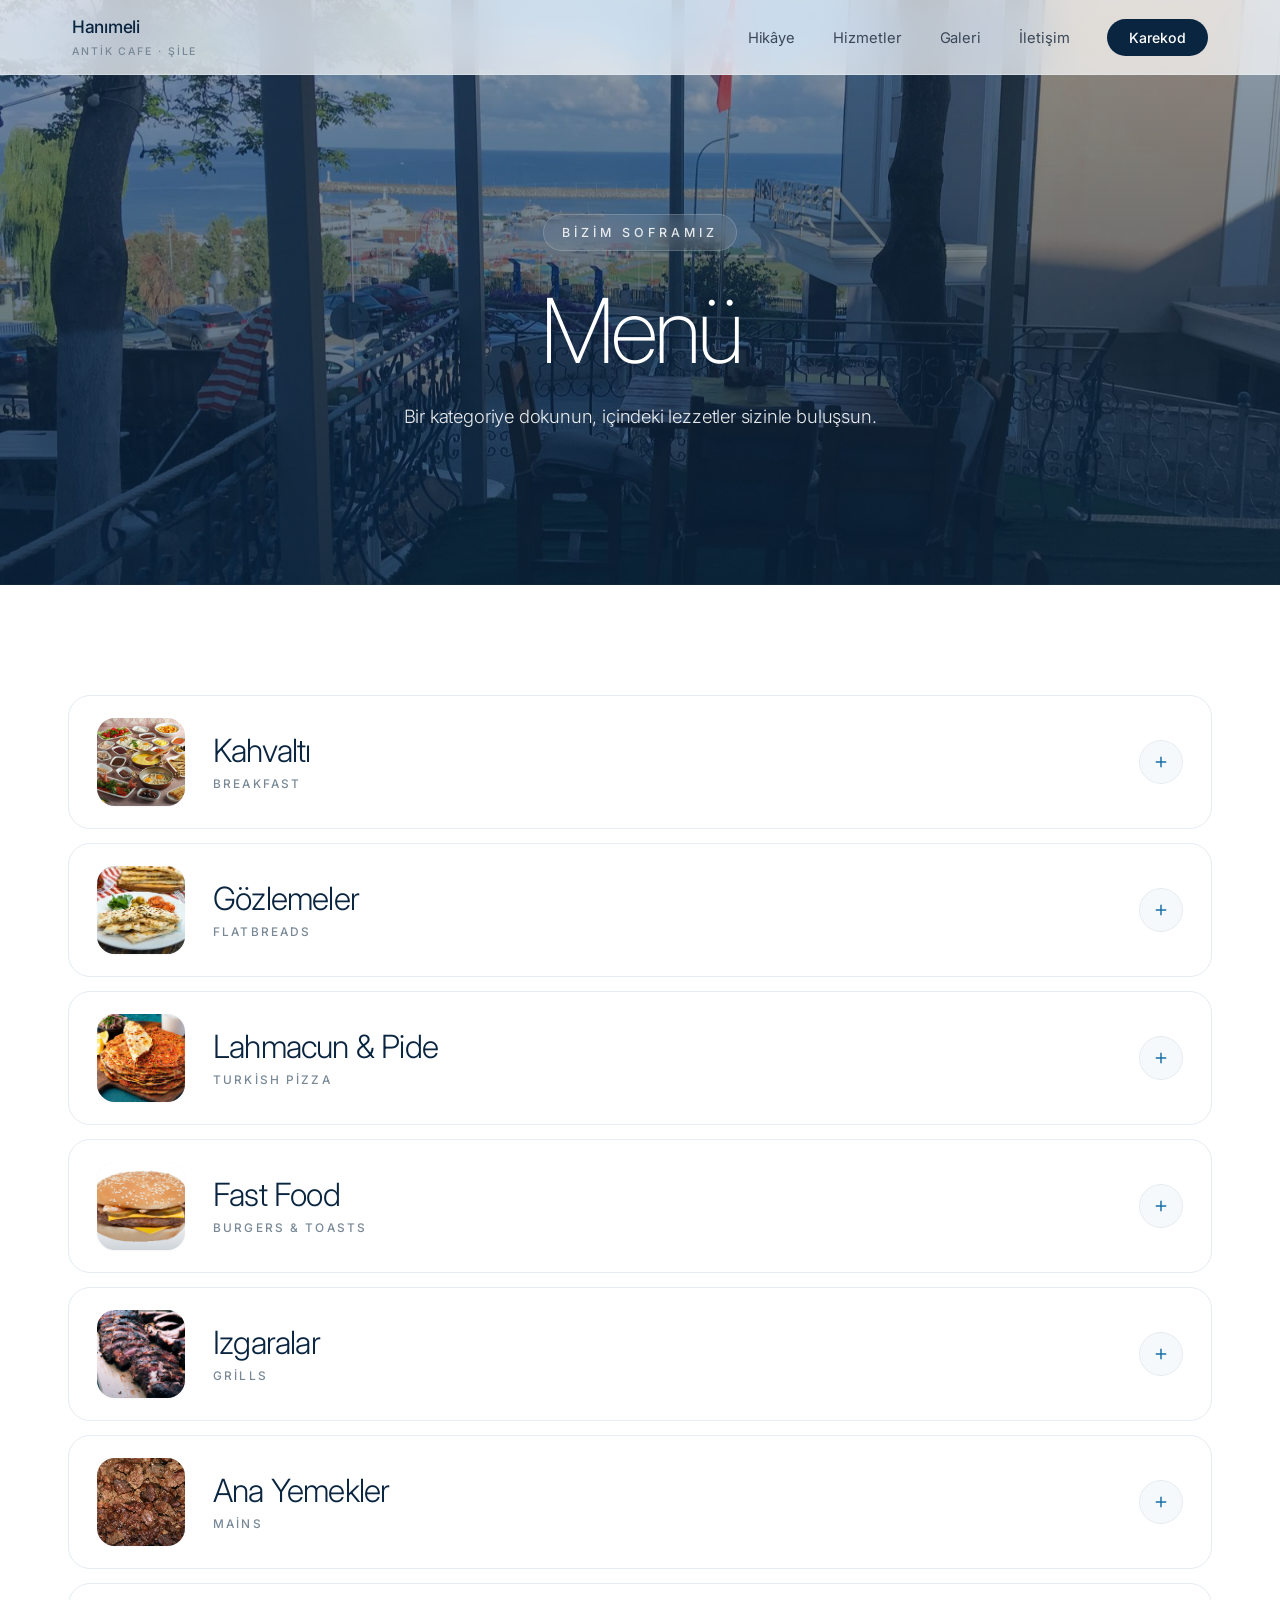
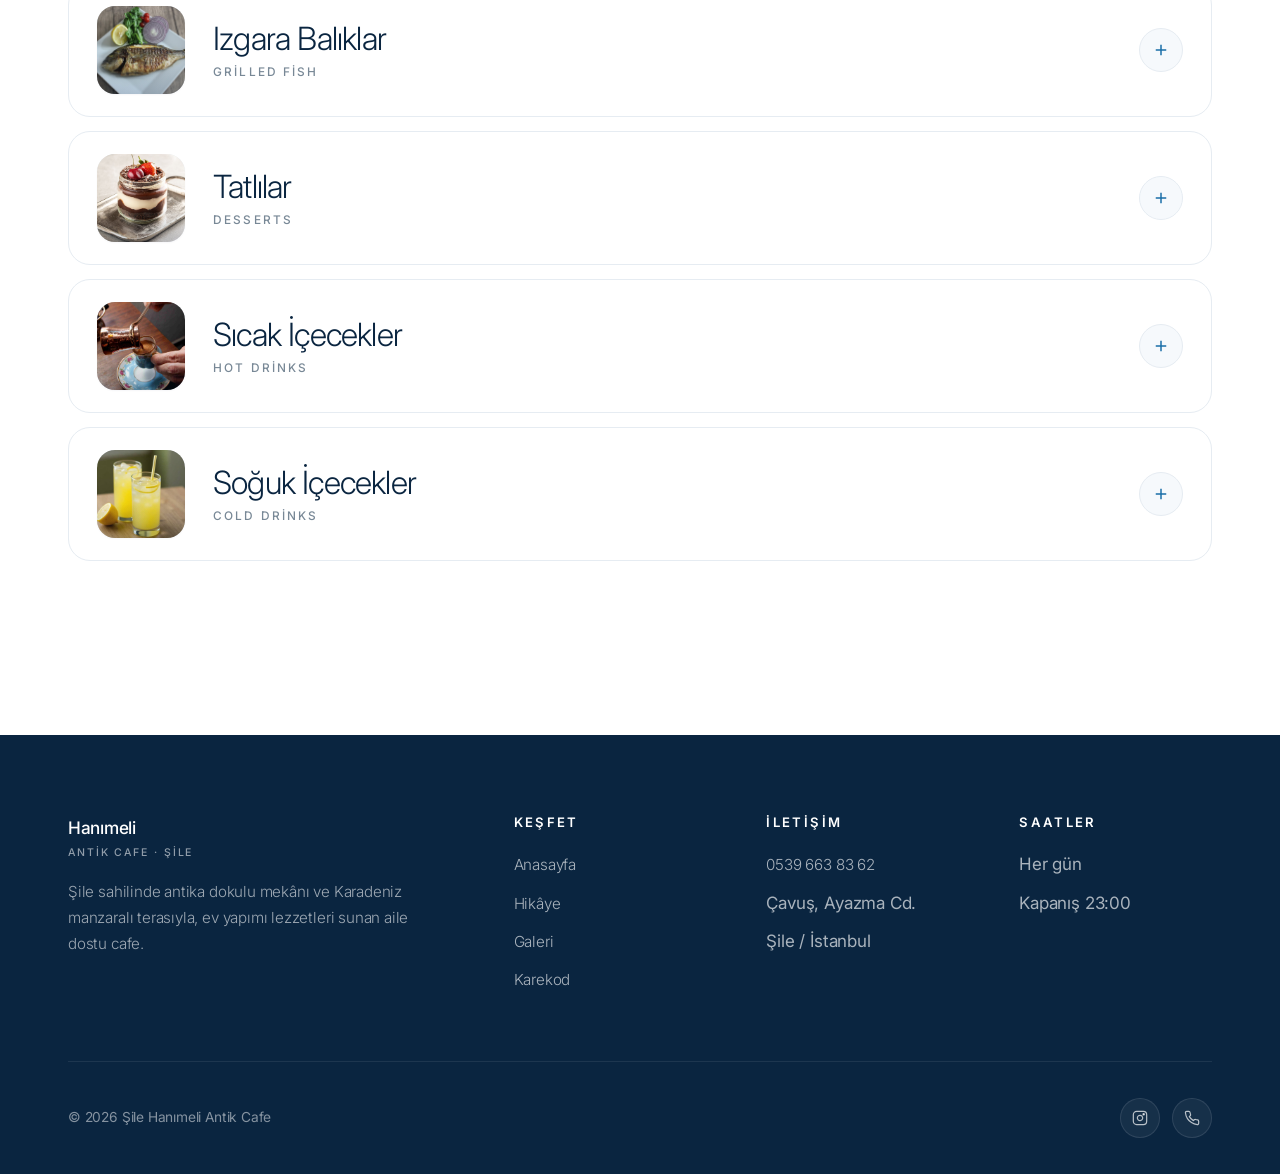
==== menu.html @ 0a23d330 "Initial commit - Fixed header links and ready for deployment" ====
<!DOCTYPE html>
<html lang="tr">
<head>
  <meta charset="UTF-8" />
  <meta name="viewport" content="width=device-width, initial-scale=1.0" />

  <title>Menü — Şile Hanımeli Antik Cafe</title>
  <meta name="description" content="Şile Hanımeli Antik Cafe menüsü ve fiyatları: kahvaltı, gözleme, pide, ızgara, ana yemek, balık, tatlı, sıcak ve soğuk içecekler." />
  <meta name="robots" content="index, follow" />
  <link rel="canonical" href="https://hanimeliantikcafe.com/menu.html" />

  <meta property="og:type" content="website" />
  <meta property="og:locale" content="tr_TR" />
  <meta property="og:title" content="Menü — Şile Hanımeli Antik Cafe" />
  <meta property="og:description" content="Tüm menü ve güncel fiyatlar." />
  <meta property="og:url" content="https://hanimeliantikcafe.com/menu.html" />
  <meta property="og:image" content="https://hanimeliantikcafe.com/assets/img/kafedisguzel.jpeg" />

  <link rel="icon" type="image/svg+xml" href="assets/img/favicon.svg" />

  <link rel="preconnect" href="https://fonts.googleapis.com" />
  <link rel="preconnect" href="https://fonts.gstatic.com" crossorigin />
  <link href="https://fonts.googleapis.com/css2?family=Inter:wght@200;300;400;500;600&display=swap" rel="stylesheet" />

  <link rel="stylesheet" href="assets/css/style.css" />

  <script type="application/ld+json">
  {
    "@context": "https://schema.org",
    "@type": "Menu",
    "name": "Şile Hanımeli Antik Cafe Menüsü",
    "url": "https://hanimeliantikcafe.com/menu.html",
    "inLanguage": "tr-TR"
  }
  </script>
</head>
<body>

  <!-- NAVBAR -->
  <header class="navbar">
    <div class="nav-inner">
      <a href="index.html" class="brand" aria-label="Anasayfa">
        <span class="brand-text">Hanımeli<small>ANTİK CAFE · ŞİLE</small></span>
      </a>
      <button class="nav-toggle" aria-label="Menüyü aç/kapat">
        <svg viewBox="0 0 24 24" fill="none" stroke="currentColor" stroke-width="1.6"><path d="M4 7h16M4 12h16M4 17h16"/></svg>
      </button>
      <ul class="nav-links" id="primary-nav">
        <li><a href="index.html#hikaye">Hikâye</a></li>
        <li><a href="index.html#hizmetler">Hizmetler</a></li>
        <li><a href="index.html#galeri">Galeri</a></li>
        <li><a href="index.html#iletisim">İletişim</a></li>
        <li><a href="qr.html" class="cta">Karekod</a></li>
      </ul>
    </div>
  </header>

  <!-- HERO -->
  <section class="menu-hero">
    <div class="menu-hero-bg" style="background-image:url('assets/img/kafedis2.jpeg');"></div>
    <div class="menu-hero-inner">
      <span class="hero-eyebrow">Bizim Soframız</span>
      <h1>Menü</h1>
      <p>Bir kategoriye dokunun, içindeki lezzetler sizinle buluşsun.</p>
    </div>
  </section>

  <!-- ACCORDION CATEGORIES -->
  <section class="menu-categories">
    <div class="container">

      <!-- KAHVALTI -->
      <div class="cat" data-cat>
        <button class="cat-trigger" aria-expanded="false">
          <span class="cat-thumb"><img src="assets/img/menu/serpme-kahvalti.jpg" alt="" loading="lazy"></span>
          <span class="cat-title">Kahvaltı<small>Breakfast</small></span>
          <span class="cat-icon"><svg viewBox="0 0 24 24" fill="none" stroke="currentColor" stroke-width="2"><path d="M12 5v14M5 12h14"/></svg></span>
        </button>
        <div class="cat-body"><div class="cat-body-inner">
          <div class="menu-items">
            <div class="menu-item">
              <div class="menu-item-img"><img src="assets/img/menu/serpme-kahvalti.jpg" alt="Serpme Kahvaltı" loading="lazy"></div>
              <div class="menu-item-text">
                <h4>2 Kişilik Serpme Kahvaltı<span class="en">Breakfast for Two</span></h4>
                <div class="desc">Peynir & reçel çeşitleri, zeytin, salata, sahanda yumurta, termos çay.</div>
              </div>
              <div class="price">1500 ₺</div>
            </div>
            <div class="menu-item">
              <div class="menu-item-img"><img src="assets/img/menu/serpme-kahvalti.jpg" alt="Tabak Kahvaltı" loading="lazy"></div>
              <div class="menu-item-text">
                <h4>Tabak Kahvaltı<span class="en">Breakfast Plate</span></h4>
                <div class="desc">Peynir, reçel, salata, domates, patates, haşlanmış yumurta.</div>
              </div>
              <div class="price">700 ₺</div>
            </div>
            <div class="menu-item">
              <div class="menu-item-img"><img src="assets/img/menu/mihlama.jpg" alt="Mıhlama" loading="lazy"></div>
              <div class="menu-item-text"><h4>Mıhlama<span class="en">Cheese Waterfall</span></h4></div>
              <div class="price">350 ₺</div>
            </div>
            <div class="menu-item">
              <div class="menu-item-img"><img src="assets/img/menu/menemen.jpg" alt="Menemen" loading="lazy"></div>
              <div class="menu-item-text"><h4>Menemen</h4></div>
              <div class="price">300 ₺</div>
            </div>
            <div class="menu-item">
              <div class="menu-item-img"><img src="assets/img/menu/omlet.jpg" alt="Omlet" loading="lazy"></div>
              <div class="menu-item-text"><h4>Omlet<span class="en">Scrambled Eggs</span></h4></div>
              <div class="price">250 ₺</div>
            </div>
          </div>
        </div></div>
      </div>

      <!-- GÖZLEMELER -->
      <div class="cat" data-cat>
        <button class="cat-trigger" aria-expanded="false">
          <span class="cat-thumb"><img src="assets/img/menu/gozleme.jpg" alt="" loading="lazy"></span>
          <span class="cat-title">Gözlemeler<small>Flatbreads</small></span>
          <span class="cat-icon"><svg viewBox="0 0 24 24" fill="none" stroke="currentColor" stroke-width="2"><path d="M12 5v14M5 12h14"/></svg></span>
        </button>
        <div class="cat-body"><div class="cat-body-inner">
          <div class="menu-items">
            <div class="menu-item">
              <div class="menu-item-img"><img src="assets/img/menu/gozleme.jpg" alt="Peynirli Gözleme" loading="lazy"></div>
              <div class="menu-item-text">
                <h4>Peynirli Gözleme<span class="en">Cheese Flatbread</span></h4>
                <div class="desc">Beyaz peynir ya da kaşar.</div>
              </div>
              <div class="price">300 ₺</div>
            </div>
            <div class="menu-item">
              <div class="menu-item-img"><img src="assets/img/menu/gozleme.jpg" alt="Kıymalı Gözleme" loading="lazy"></div>
              <div class="menu-item-text"><h4>Kıymalı Gözleme<span class="en">Minced Meat</span></h4></div>
              <div class="price">320 ₺</div>
            </div>
            <div class="menu-item">
              <div class="menu-item-img"><img src="assets/img/menu/gozleme.jpg" alt="Ispanaklı Gözleme" loading="lazy"></div>
              <div class="menu-item-text"><h4>Ispanaklı Gözleme<span class="en">Spinach</span></h4></div>
              <div class="price">300 ₺</div>
            </div>
            <div class="menu-item">
              <div class="menu-item-img"><img src="assets/img/menu/gozleme.jpg" alt="Patatesli Gözleme" loading="lazy"></div>
              <div class="menu-item-text"><h4>Patatesli Gözleme<span class="en">Potato</span></h4></div>
              <div class="price">300 ₺</div>
            </div>
            <div class="menu-item">
              <div class="menu-item-img"><img src="assets/img/menu/gozleme.jpg" alt="Çikolatalı Gözleme" loading="lazy"></div>
              <div class="menu-item-text"><h4>Çikolatalı Gözleme<span class="en">Chocolate</span></h4></div>
              <div class="price">300 ₺</div>
            </div>
            <div class="menu-item">
              <div class="menu-item-img"><img src="assets/img/menu/gozleme.jpg" alt="Karışık Gözleme" loading="lazy"></div>
              <div class="menu-item-text">
                <h4>Karışık Gözleme<span class="en">Mixed</span></h4>
                <div class="desc">İstediğiniz 2 çeşit.</div>
              </div>
              <div class="price">350 ₺</div>
            </div>
          </div>
        </div></div>
      </div>

      <!-- LAHMACUN & PİDE -->
      <div class="cat" data-cat>
        <button class="cat-trigger" aria-expanded="false">
          <span class="cat-thumb"><img src="assets/img/menu/lahmacun.jpg" alt="" loading="lazy"></span>
          <span class="cat-title">Lahmacun &amp; Pide<small>Turkish Pizza</small></span>
          <span class="cat-icon"><svg viewBox="0 0 24 24" fill="none" stroke="currentColor" stroke-width="2"><path d="M12 5v14M5 12h14"/></svg></span>
        </button>
        <div class="cat-body"><div class="cat-body-inner">
          <div class="menu-items">
            <div class="menu-item">
              <div class="menu-item-img"><img src="assets/img/menu/lahmacun.jpg" alt="Lahmacun" loading="lazy"></div>
              <div class="menu-item-text"><h4>Lahmacun</h4></div>
              <div class="price">150 ₺</div>
            </div>
            <div class="menu-item">
              <div class="menu-item-img"><img src="assets/img/menu/lahmacun.jpg" alt="Kaşarlı Lahmacun" loading="lazy"></div>
              <div class="menu-item-text"><h4>Kaşarlı Lahmacun</h4></div>
              <div class="price">180 ₺</div>
            </div>
            <div class="menu-item">
              <div class="menu-item-img"><img src="assets/img/menu/pide.jpg" alt="Kaşarlı Pide" loading="lazy"></div>
              <div class="menu-item-text"><h4>Kaşarlı Pide</h4></div>
              <div class="price">250 ₺</div>
            </div>
            <div class="menu-item">
              <div class="menu-item-img"><img src="assets/img/menu/pide.jpg" alt="Kıymalı Pide" loading="lazy"></div>
              <div class="menu-item-text"><h4>Kıymalı Pide</h4></div>
              <div class="price">300 ₺</div>
            </div>
            <div class="menu-item">
              <div class="menu-item-img"><img src="assets/img/menu/pide.jpg" alt="Kavurmalı Pide" loading="lazy"></div>
              <div class="menu-item-text"><h4>Kavurmalı Pide</h4></div>
              <div class="price">350 ₺</div>
            </div>
            <div class="menu-item">
              <div class="menu-item-img"><img src="assets/img/menu/pide.jpg" alt="Kuşkaş Pide" loading="lazy"></div>
              <div class="menu-item-text"><h4>Kuşkaş Pide</h4></div>
              <div class="price">380 ₺</div>
            </div>
          </div>
        </div></div>
      </div>

      <!-- FAST FOOD -->
      <div class="cat" data-cat>
        <button class="cat-trigger" aria-expanded="false">
          <span class="cat-thumb"><img src="assets/img/menu/hamburger.jpg" alt="" loading="lazy"></span>
          <span class="cat-title">Fast Food<small>Burgers &amp; Toasts</small></span>
          <span class="cat-icon"><svg viewBox="0 0 24 24" fill="none" stroke="currentColor" stroke-width="2"><path d="M12 5v14M5 12h14"/></svg></span>
        </button>
        <div class="cat-body"><div class="cat-body-inner">
          <div class="menu-items">
            <div class="menu-item">
              <div class="menu-item-img"><img src="assets/img/menu/hamburger.jpg" alt="Hamburger" loading="lazy"></div>
              <div class="menu-item-text">
                <h4>Hamburger</h4>
                <div class="desc">Yanında patates kızartması ile.</div>
              </div>
              <div class="price">500 ₺</div>
            </div>
            <div class="menu-item">
              <div class="menu-item-img"><img src="assets/img/menu/tavuk-burger.jpg" alt="Tavuk Burger" loading="lazy"></div>
              <div class="menu-item-text">
                <h4>Tavuk Burger<span class="en">Chicken Burger</span></h4>
                <div class="desc">Yanında patates kızartması ile.</div>
              </div>
              <div class="price">450 ₺</div>
            </div>
            <div class="menu-item">
              <div class="menu-item-img"><img src="assets/img/menu/tost.jpg" alt="Ayvalık Tostu" loading="lazy"></div>
              <div class="menu-item-text">
                <h4>Ayvalık Tostu</h4>
                <div class="desc">Salam, sosis, sucuk, rus salatası, kaşar.</div>
              </div>
              <div class="price">350 ₺</div>
            </div>
            <div class="menu-item">
              <div class="menu-item-img"><img src="assets/img/menu/cig-borek.jpg" alt="Çiğ Börek" loading="lazy"></div>
              <div class="menu-item-text">
                <h4>Çiğ Börek</h4>
                <div class="desc">Porsiyonda 2 adet.</div>
              </div>
              <div class="price">350 ₺</div>
            </div>
            <div class="menu-item">
              <div class="menu-item-img"><img src="assets/img/menu/patso.jpg" alt="Patso" loading="lazy"></div>
              <div class="menu-item-text">
                <h4>Patso<span class="en">Fries with Bread</span></h4>
                <div class="desc">İsteğe bağlı ketçap & mayonez.</div>
              </div>
              <div class="price">300 ₺</div>
            </div>
          </div>
        </div></div>
      </div>

      <!-- IZGARALAR -->
      <div class="cat" data-cat>
        <button class="cat-trigger" aria-expanded="false">
          <span class="cat-thumb"><img src="assets/img/menu/kofte.jpg" alt="" loading="lazy"></span>
          <span class="cat-title">Izgaralar<small>Grills</small></span>
          <span class="cat-icon"><svg viewBox="0 0 24 24" fill="none" stroke="currentColor" stroke-width="2"><path d="M12 5v14M5 12h14"/></svg></span>
        </button>
        <div class="cat-body"><div class="cat-body-inner">
          <div class="menu-items">
            <div class="menu-item">
              <div class="menu-item-img"><img src="assets/img/menu/kofte.jpg" alt="Izgara Köfte" loading="lazy"></div>
              <div class="menu-item-text">
                <h4>Izgara Köfte<span class="en">Meatballs</span></h4>
                <div class="desc">Porsiyonda 5 adet.</div>
              </div>
              <div class="price">600 ₺</div>
            </div>
            <div class="menu-item">
              <div class="menu-item-img"><img src="assets/img/menu/tavuk-pirzola.jpg" alt="Tavuk Pirzola" loading="lazy"></div>
              <div class="menu-item-text">
                <h4>Tavuk Pirzola<span class="en">Chicken Cutlets</span></h4>
                <div class="desc">Porsiyonda 2 adet.</div>
              </div>
              <div class="price">400 ₺</div>
            </div>
          </div>
        </div></div>
      </div>

      <!-- ANA YEMEKLER -->
      <div class="cat" data-cat>
        <button class="cat-trigger" aria-expanded="false">
          <span class="cat-thumb"><img src="assets/img/menu/et-kavurma.jpg" alt="" loading="lazy"></span>
          <span class="cat-title">Ana Yemekler<small>Mains</small></span>
          <span class="cat-icon"><svg viewBox="0 0 24 24" fill="none" stroke="currentColor" stroke-width="2"><path d="M12 5v14M5 12h14"/></svg></span>
        </button>
        <div class="cat-body"><div class="cat-body-inner">
          <div class="menu-items">
            <div class="menu-item">
              <div class="menu-item-img"><img src="assets/img/menu/et-kavurma.jpg" alt="Et Kavurma" loading="lazy"></div>
              <div class="menu-item-text">
                <h4>Et Kavurma<span class="en">Roasted Meat</span></h4>
                <div class="desc">Sebzelerle kavrulmuş et.</div>
              </div>
              <div class="price">600 ₺</div>
            </div>
            <div class="menu-item">
              <div class="menu-item-img"><img src="assets/img/menu/ciger.jpg" alt="Ciğer Kavurma" loading="lazy"></div>
              <div class="menu-item-text"><h4>Ciğer Kavurma<span class="en">Liver</span></h4></div>
              <div class="price">600 ₺</div>
            </div>
            <div class="menu-item">
              <div class="menu-item-img"><img src="assets/img/menu/tavuk-sote.jpg" alt="Tavuk Sote" loading="lazy"></div>
              <div class="menu-item-text"><h4>Tavuk Sote<span class="en">Sautéed Chicken</span></h4></div>
              <div class="price">450 ₺</div>
            </div>
            <div class="menu-item">
              <div class="menu-item-img"><img src="assets/img/menu/yaglama.jpg" alt="Yağlama" loading="lazy"></div>
              <div class="menu-item-text">
                <h4>Yağlama</h4>
                <div class="desc">Porsiyonda 4 katman.</div>
              </div>
              <div class="price">450 ₺</div>
            </div>
            <div class="menu-item">
              <div class="menu-item-img"><img src="assets/img/menu/manti.jpg" alt="Mantı" loading="lazy"></div>
              <div class="menu-item-text">
                <h4>Mantı<span class="en">Turkish Ravioli</span></h4>
                <div class="desc">El açması.</div>
              </div>
              <div class="price">400 ₺</div>
            </div>
            <div class="menu-item">
              <div class="menu-item-img"><img src="assets/img/menu/schnitzel.jpg" alt="Schnitzel" loading="lazy"></div>
              <div class="menu-item-text">
                <h4>Schnitzel</h4>
                <div class="desc">Pilav ya da patates kızartması ile.</div>
              </div>
              <div class="price">400 ₺</div>
            </div>
          </div>
        </div></div>
      </div>

      <!-- IZGARA BALIKLAR -->
      <div class="cat" data-cat>
        <button class="cat-trigger" aria-expanded="false">
          <span class="cat-thumb"><img src="assets/img/menu/cupra.jpg" alt="" loading="lazy"></span>
          <span class="cat-title">Izgara Balıklar<small>Grilled Fish</small></span>
          <span class="cat-icon"><svg viewBox="0 0 24 24" fill="none" stroke="currentColor" stroke-width="2"><path d="M12 5v14M5 12h14"/></svg></span>
        </button>
        <div class="cat-body"><div class="cat-body-inner">
          <div class="menu-items">
            <div class="menu-item">
              <div class="menu-item-img"><img src="assets/img/menu/cupra.jpg" alt="Çupra" loading="lazy"></div>
              <div class="menu-item-text"><h4>Çupra<span class="en">Sea Bream</span></h4></div>
              <div class="price">650 ₺</div>
            </div>
            <div class="menu-item">
              <div class="menu-item-img"><img src="assets/img/menu/levrek.jpg" alt="Levrek" loading="lazy"></div>
              <div class="menu-item-text"><h4>Levrek<span class="en">Sea Bass</span></h4></div>
              <div class="price">600 ₺</div>
            </div>
            <div class="menu-item">
              <div class="menu-item-img"><img src="assets/img/menu/palamut.jpg" alt="Palamut" loading="lazy"></div>
              <div class="menu-item-text"><h4>Palamut<span class="en">Bonito</span></h4></div>
              <div class="price">600 ₺</div>
            </div>
          </div>
        </div></div>
      </div>

      <!-- TATLILAR -->
      <div class="cat" data-cat>
        <button class="cat-trigger" aria-expanded="false">
          <span class="cat-thumb"><img src="assets/img/menu/magnolya.jpg" alt="" loading="lazy"></span>
          <span class="cat-title">Tatlılar<small>Desserts</small></span>
          <span class="cat-icon"><svg viewBox="0 0 24 24" fill="none" stroke="currentColor" stroke-width="2"><path d="M12 5v14M5 12h14"/></svg></span>
        </button>
        <div class="cat-body"><div class="cat-body-inner">
          <div class="menu-items">
            <div class="menu-item">
              <div class="menu-item-img"><img src="assets/img/menu/magnolya.jpg" alt="Magnolya" loading="lazy"></div>
              <div class="menu-item-text"><h4>Magnolya</h4></div>
              <div class="price">200 ₺</div>
            </div>
            <div class="menu-item">
              <div class="menu-item-img"><img src="assets/img/menu/sutlac.jpg" alt="Fırın Sütlaç" loading="lazy"></div>
              <div class="menu-item-text"><h4>Fırın Sütlaç<span class="en">Baked Rice Pudding</span></h4></div>
              <div class="price">200 ₺</div>
            </div>
            <div class="menu-item">
              <div class="menu-item-img"><img src="assets/img/menu/trilece.jpg" alt="Trileçe" loading="lazy"></div>
              <div class="menu-item-text"><h4>Trileçe<span class="en">Tres Leches</span></h4></div>
              <div class="price">200 ₺</div>
            </div>
            <div class="menu-item">
              <div class="menu-item-img"><img src="assets/img/menu/supangle.jpg" alt="Supangle" loading="lazy"></div>
              <div class="menu-item-text"><h4>Supangle<span class="en">Chocolate Pudding</span></h4></div>
              <div class="price">180 ₺</div>
            </div>
          </div>
        </div></div>
      </div>

      <!-- SICAK İÇECEKLER -->
      <div class="cat" data-cat>
        <button class="cat-trigger" aria-expanded="false">
          <span class="cat-thumb"><img src="assets/img/menu/turk-kahvesi.jpg" alt="" loading="lazy"></span>
          <span class="cat-title">Sıcak İçecekler<small>Hot Drinks</small></span>
          <span class="cat-icon"><svg viewBox="0 0 24 24" fill="none" stroke="currentColor" stroke-width="2"><path d="M12 5v14M5 12h14"/></svg></span>
        </button>
        <div class="cat-body"><div class="cat-body-inner">
          <div class="menu-items">
            <div class="menu-item">
              <div class="menu-item-img"><img src="assets/img/menu/turk-kahvesi.jpg" alt="Türk Kahvesi" loading="lazy"></div>
              <div class="menu-item-text"><h4>Türk Kahvesi<span class="en">Turkish Coffee</span></h4></div>
              <div class="price">130 ₺</div>
            </div>
            <div class="menu-item">
              <div class="menu-item-img"><img src="assets/img/menu/turk-kahvesi.jpg" alt="Dibek Kahvesi" loading="lazy"></div>
              <div class="menu-item-text"><h4>Dibek Kahvesi</h4></div>
              <div class="price">130 ₺</div>
            </div>
            <div class="menu-item">
              <div class="menu-item-img"><img src="assets/img/menu/menengic.jpg" alt="Menengiç Kahvesi" loading="lazy"></div>
              <div class="menu-item-text"><h4>Menengiç Kahvesi</h4></div>
              <div class="price">130 ₺</div>
            </div>
            <div class="menu-item">
              <div class="menu-item-img"><img src="assets/img/menu/nescafe.jpg" alt="Nescafe" loading="lazy"></div>
              <div class="menu-item-text"><h4>Nescafe</h4></div>
              <div class="price">150 ₺</div>
            </div>
            <div class="menu-item">
              <div class="menu-item-img"><img src="assets/img/menu/cay.jpg" alt="Çay" loading="lazy"></div>
              <div class="menu-item-text"><h4>Çay<span class="en">Turkish Tea</span></h4></div>
              <div class="price">40 ₺</div>
            </div>
          </div>
        </div></div>
      </div>

      <!-- SOĞUK İÇECEKLER -->
      <div class="cat" data-cat>
        <button class="cat-trigger" aria-expanded="false">
          <span class="cat-thumb"><img src="assets/img/menu/limonata.jpg" alt="" loading="lazy"></span>
          <span class="cat-title">Soğuk İçecekler<small>Cold Drinks</small></span>
          <span class="cat-icon"><svg viewBox="0 0 24 24" fill="none" stroke="currentColor" stroke-width="2"><path d="M12 5v14M5 12h14"/></svg></span>
        </button>
        <div class="cat-body"><div class="cat-body-inner">
          <div class="menu-items">
            <div class="menu-item">
              <div class="menu-item-img"><img src="assets/img/menu/limonata.jpg" alt="Limonata" loading="lazy"></div>
              <div class="menu-item-text"><h4>Ev Yapımı Limonata<span class="en">Homemade Lemonade</span></h4></div>
              <div class="price">150 ₺</div>
            </div>
            <div class="menu-item">
              <div class="menu-item-img"><img src="assets/img/menu/kola.jpg" alt="Gazlı İçecekler" loading="lazy"></div>
              <div class="menu-item-text">
                <h4>Gazlı İçecekler<span class="en">Soft Drinks</span></h4>
                <div class="desc">Kola · Fanta · Sprite</div>
              </div>
              <div class="price">120 ₺</div>
            </div>
            <div class="menu-item">
              <div class="menu-item-img"><img src="assets/img/menu/icetea.jpg" alt="IceTea" loading="lazy"></div>
              <div class="menu-item-text">
                <h4>IceTea</h4>
                <div class="desc">Şeftali ya da limon.</div>
              </div>
              <div class="price">120 ₺</div>
            </div>
            <div class="menu-item">
              <div class="menu-item-img"><img src="assets/img/menu/meyve-suyu.jpg" alt="Meyve Suyu" loading="lazy"></div>
              <div class="menu-item-text">
                <h4>Meyve Suyu<span class="en">Fruit Juice</span></h4>
                <div class="desc">Şeftali · kayısı · vişne · karışık.</div>
              </div>
              <div class="price">120 ₺</div>
            </div>
            <div class="menu-item">
              <div class="menu-item-img"><img src="assets/img/menu/soda.jpg" alt="Soda" loading="lazy"></div>
              <div class="menu-item-text">
                <h4>Soda</h4>
                <div class="desc">Sade, limonlu veya meyveli.</div>
              </div>
              <div class="price">80 ₺</div>
            </div>
            <div class="menu-item">
              <div class="menu-item-img"><img src="assets/img/menu/ayran.jpg" alt="Ayran" loading="lazy"></div>
              <div class="menu-item-text"><h4>Ayran<span class="en">Yogurt Drink</span></h4></div>
              <div class="price">60 ₺</div>
            </div>
          </div>
        </div></div>
      </div>

    </div>
  </section>

  <!-- FOOTER -->
  <footer class="footer">
    <div class="container">
      <div class="footer-top">
        <div>
          <a href="index.html" class="brand">
            <span class="brand-text">Hanımeli<small>ANTİK CAFE · ŞİLE</small></span>
          </a>
          <p>Şile sahilinde antika dokulu mekânı ve Karadeniz manzaralı terasıyla, ev yapımı lezzetleri sunan aile dostu cafe.</p>
        </div>
        <div>
          <h4>Keşfet</h4>
          <ul>
            <li><a href="index.html">Anasayfa</a></li>
            <li><a href="index.html#hikaye">Hikâye</a></li>
            <li><a href="index.html#galeri">Galeri</a></li>
            <li><a href="qr.html">Karekod</a></li>
          </ul>
        </div>
        <div>
          <h4>İletişim</h4>
          <ul>
            <li><a href="tel:+905396638362">0539 663 83 62</a></li>
            <li>Çavuş, Ayazma Cd.</li>
            <li>Şile / İstanbul</li>
          </ul>
        </div>
        <div>
          <h4>Saatler</h4>
          <ul>
            <li>Her gün</li>
            <li>Kapanış 23:00</li>
          </ul>
        </div>
      </div>
      <div class="footer-bottom">
        <span>© <span id="yyyy">2026</span> Şile Hanımeli Antik Cafe</span>
        <div class="footer-socials">
          <a href="https://instagram.com/silehanimeli" target="_blank" rel="noopener" aria-label="Instagram">
            <svg viewBox="0 0 24 24" fill="none" stroke="currentColor" stroke-width="1.8"><rect x="2" y="2" width="20" height="20" rx="5"/><path d="M16 11.37A4 4 0 1112.63 8 4 4 0 0116 11.37z"/><circle cx="17.5" cy="6.5" r="1" fill="currentColor"/></svg>
          </a>
          <a href="tel:+905396638362" aria-label="Telefon">
            <svg viewBox="0 0 24 24" fill="none" stroke="currentColor" stroke-width="1.8"><path d="M22 16.92v3a2 2 0 01-2.18 2 19.79 19.79 0 01-8.63-3.07 19.5 19.5 0 01-6-6 19.79 19.79 0 01-3.07-8.67A2 2 0 014.11 2h3a2 2 0 012 1.72 12.84 12.84 0 00.7 2.81 2 2 0 01-.45 2.11L8.09 9.91a16 16 0 006 6l1.27-1.27a2 2 0 012.11-.45 12.84 12.84 0 002.81.7A2 2 0 0122 16.92z"/></svg>
          </a>
        </div>
      </div>
    </div>
  </footer>

  <script>
    const toggle = document.querySelector('.nav-toggle');
    const links = document.getElementById('primary-nav');
    toggle?.addEventListener('click', () => links.classList.toggle('open'));
    links?.querySelectorAll('a').forEach(a => a.addEventListener('click', () => links.classList.remove('open')));

    // Accordion: only one open at a time
    document.querySelectorAll('[data-cat]').forEach(cat => {
      const trigger = cat.querySelector('.cat-trigger');
      trigger.addEventListener('click', () => {
        const willOpen = !cat.classList.contains('open');
        document.querySelectorAll('[data-cat].open').forEach(c => {
          c.classList.remove('open');
          c.querySelector('.cat-trigger').setAttribute('aria-expanded', 'false');
        });
        if (willOpen) {
          cat.classList.add('open');
          trigger.setAttribute('aria-expanded', 'true');
          setTimeout(() => {
            const top = cat.getBoundingClientRect().top + window.scrollY - 80;
            window.scrollTo({ top, behavior: 'smooth' });
          }, 60);
        }
      });
    });

    document.getElementById('yyyy').textContent = new Date().getFullYear();
  </script>
</body>
</html>
---- assets/css/style.css ----
/* ============================================
   Şile Hanımeli Antik Cafe
   Refined · Blue & White · Premium Typography
   ============================================ */

:root {
  --bg: #ffffff;
  --bg-soft: #f6f9fc;
  --bg-blue: #e9f1f7;
  --bg-deep: #0a2540;

  --ink: #0a2540;
  --ink-soft: #3c4858;
  --muted: #788896;
  --muted-soft: #9aabb8;

  --line: #e6ecf2;
  --line-soft: #eef2f6;

  --blue: #1a6fa8;
  --blue-deep: #0a2540;
  --blue-bright: #2e88c4;
  --blue-pale: #d6e6f2;
  --accent: #5fa8d3;

  --shadow-xs: 0 1px 2px rgba(10, 37, 64, 0.04);
  --shadow-sm: 0 4px 16px rgba(10, 37, 64, 0.06);
  --shadow-md: 0 12px 36px rgba(10, 37, 64, 0.10);
  --shadow-lg: 0 28px 70px rgba(10, 37, 64, 0.18);
  --shadow-xl: 0 50px 120px rgba(10, 37, 64, 0.25);

  --radius-xs: 8px;
  --radius-sm: 14px;
  --radius: 22px;
  --radius-lg: 32px;
  --radius-pill: 980px;

  --container: 1200px;
  --container-narrow: 920px;

  --ease: cubic-bezier(0.25, 0.46, 0.45, 0.94);
  --ease-soft: cubic-bezier(0.4, 0, 0.2, 1);
  --ease-spring: cubic-bezier(0.34, 1.56, 0.64, 1);
}

* { box-sizing: border-box; margin: 0; padding: 0; }
*::selection { background: var(--blue-pale); color: var(--blue-deep); }

html {
  scroll-behavior: smooth;
  -webkit-text-size-adjust: 100%;
}

body {
  font-family: 'Inter', -apple-system, BlinkMacSystemFont, 'SF Pro Display', 'Segoe UI', sans-serif;
  background: var(--bg);
  color: var(--ink);
  font-size: 17px;
  line-height: 1.55;
  font-weight: 400;
  -webkit-font-smoothing: antialiased;
  -moz-osx-font-smoothing: grayscale;
  text-rendering: optimizeLegibility;
  letter-spacing: -0.011em;
  overflow-x: hidden;
}

h1, h2, h3, h4 {
  font-family: inherit;
  color: var(--ink);
  letter-spacing: -0.025em;
  line-height: 1.08;
  font-weight: 300;
}

h1 {
  font-size: clamp(2.8rem, 7vw, 6rem);
  font-weight: 200;
  letter-spacing: -0.045em;
}
h2 {
  font-size: clamp(2.2rem, 4.6vw, 3.8rem);
  font-weight: 300;
  letter-spacing: -0.032em;
}
h3 {
  font-size: 1.4rem;
  font-weight: 500;
  letter-spacing: -0.018em;
}

p {
  color: var(--ink-soft);
  font-weight: 400;
}

a {
  color: var(--blue);
  text-decoration: none;
  transition: color .25s var(--ease-soft);
}
a:hover { color: var(--blue-deep); }

img { max-width: 100%; display: block; }

.container {
  max-width: var(--container);
  margin: 0 auto;
  padding: 0 28px;
}
.container-narrow {
  max-width: var(--container-narrow);
  margin: 0 auto;
  padding: 0 28px;
}

/* ============================================
   NAVBAR
   ============================================ */
.navbar {
  position: fixed;
  top: 0; left: 0; right: 0;
  z-index: 100;
  background: rgba(255, 255, 255, 0.72);
  backdrop-filter: saturate(180%) blur(24px);
  -webkit-backdrop-filter: saturate(180%) blur(24px);
  border-bottom: 1px solid rgba(230, 236, 242, 0.5);
  transition: all .3s var(--ease-soft);
}

.nav-inner {
  display: flex;
  justify-content: space-between;
  align-items: center;
  padding: 14px 32px;
  max-width: var(--container);
  margin: 0 auto;
}

.brand {
  display: flex;
  align-items: center;
  gap: 12px;
  text-decoration: none;
  color: var(--ink);
}
.brand-text {
  font-size: 1.08rem;
  font-weight: 500;
  letter-spacing: -0.015em;
  color: var(--ink);
}
.brand-text small {
  display: block;
  font-size: 0.66rem;
  color: var(--muted);
  font-weight: 500;
  letter-spacing: 0.18em;
  margin-top: 3px;
}

.nav-links {
  display: flex;
  gap: 38px;
  list-style: none;
  align-items: center;
}
.nav-links a {
  color: var(--ink-soft);
  font-weight: 400;
  font-size: 0.92rem;
  letter-spacing: -0.005em;
  position: relative;
}
.nav-links a:not(.cta)::after {
  content: '';
  position: absolute;
  bottom: -4px; left: 50%;
  width: 0; height: 1px;
  background: var(--blue);
  transition: all .3s var(--ease-soft);
  transform: translateX(-50%);
}
.nav-links a:not(.cta):hover {
  color: var(--ink);
}
.nav-links a:not(.cta):hover::after { width: 100%; }
.nav-links a.cta {
  background: var(--blue-deep);
  color: #fff;
  padding: 10px 22px;
  border-radius: var(--radius-pill);
  font-size: 0.88rem;
  font-weight: 500;
  transition: all .3s var(--ease-soft);
}
.nav-links a.cta:hover {
  background: var(--blue);
  color: #fff;
  transform: translateY(-1px);
  box-shadow: var(--shadow-sm);
}

.nav-toggle {
  display: none;
  background: none;
  border: none;
  cursor: pointer;
  padding: 8px;
  color: var(--ink);
}
.nav-toggle svg { width: 24px; height: 24px; }

@media (max-width: 880px) {
  .nav-toggle { display: block; }
  .nav-links {
    position: fixed;
    top: 64px; left: 0; right: 0;
    background: rgba(255, 255, 255, 0.96);
    backdrop-filter: blur(24px);
    flex-direction: column;
    align-items: stretch;
    gap: 0;
    padding: 22px 28px;
    border-bottom: 1px solid var(--line);
    transform: translateY(-110%);
    transition: transform .4s var(--ease-soft);
    box-shadow: 0 20px 50px rgba(10, 37, 64, 0.06);
  }
  .nav-links.open { transform: translateY(0); }
  .nav-links li { width: 100%; border-bottom: 1px solid var(--line-soft); }
  .nav-links li:last-child { border-bottom: none; padding-top: 8px; }
  .nav-links a { display: block; padding: 16px 4px; font-size: 1.05rem; color: var(--ink); }
  .nav-links a.cta { text-align: center; margin-top: 4px; padding: 14px 22px; }
}

/* ============================================
   HERO
   ============================================ */
.hero {
  position: relative;
  min-height: 100vh;
  display: flex;
  align-items: center;
  justify-content: center;
  overflow: hidden;
  color: #fff;
  text-align: center;
  padding: 120px 28px 100px;
}
.hero-bg {
  position: absolute;
  inset: 0;
  background-size: cover;
  background-position: center;
  z-index: 0;
  transform: scale(1.08);
  animation: slowZoom 32s ease-out forwards;
}
@keyframes slowZoom {
  to { transform: scale(1); }
}
.hero::after {
  content: '';
  position: absolute; inset: 0;
  background:
    linear-gradient(180deg, rgba(10,37,64,0.15) 0%, rgba(10,37,64,0.4) 50%, rgba(10,37,64,0.7) 100%);
  z-index: 1;
}
.hero-inner {
  position: relative;
  z-index: 2;
  max-width: 880px;
}
.hero-eyebrow {
  display: inline-block;
  font-size: 0.78rem;
  letter-spacing: 0.32em;
  text-transform: uppercase;
  color: rgba(255, 255, 255, 0.85);
  font-weight: 500;
  margin-bottom: 32px;
  padding: 8px 18px;
  background: rgba(255, 255, 255, 0.08);
  backdrop-filter: blur(10px);
  border: 1px solid rgba(255, 255, 255, 0.18);
  border-radius: var(--radius-pill);
}
.hero h1 {
  color: #fff;
  margin-bottom: 28px;
  font-weight: 200;
  text-shadow: 0 2px 40px rgba(0, 0, 0, 0.3);
}
.hero p {
  color: rgba(255, 255, 255, 0.92);
  font-size: clamp(1.05rem, 1.5vw, 1.25rem);
  max-width: 580px;
  margin: 0 auto 48px;
  font-weight: 300;
  line-height: 1.6;
}
.hero-actions {
  display: flex;
  gap: 14px;
  justify-content: center;
  flex-wrap: wrap;
}

.btn {
  display: inline-flex;
  align-items: center;
  gap: 10px;
  padding: 15px 32px;
  border-radius: var(--radius-pill);
  font-weight: 500;
  font-size: 0.95rem;
  letter-spacing: -0.005em;
  border: none;
  cursor: pointer;
  transition: all .3s var(--ease-soft);
  text-decoration: none;
  font-family: inherit;
}
.btn svg { transition: transform .3s var(--ease-soft); }
.btn:hover svg { transform: translateX(4px); }

.btn-primary {
  background: #fff;
  color: var(--blue-deep);
  box-shadow: 0 8px 30px rgba(0, 0, 0, 0.15);
}
.btn-primary:hover {
  background: rgba(255, 255, 255, 0.96);
  color: var(--blue-deep);
  transform: translateY(-2px);
  box-shadow: 0 12px 40px rgba(0, 0, 0, 0.2);
}
.btn-ghost {
  background: rgba(255, 255, 255, 0.1);
  color: #fff;
  backdrop-filter: blur(12px);
  border: 1px solid rgba(255, 255, 255, 0.25);
}
.btn-ghost:hover {
  background: rgba(255, 255, 255, 0.18);
  color: #fff;
  border-color: rgba(255, 255, 255, 0.4);
}
.btn-blue {
  background: var(--blue-deep);
  color: #fff;
}
.btn-blue:hover {
  background: var(--blue);
  color: #fff;
  transform: translateY(-2px);
  box-shadow: var(--shadow-md);
}

.scroll-cue {
  position: absolute;
  bottom: 40px;
  left: 50%;
  transform: translateX(-50%);
  z-index: 2;
  color: rgba(255,255,255,0.7);
  font-size: 0.7rem;
  letter-spacing: 0.25em;
  text-transform: uppercase;
  animation: bob 2.4s ease-in-out infinite;
  display: flex;
  flex-direction: column;
  align-items: center;
  gap: 12px;
}
.scroll-cue::before {
  content: '';
  width: 1px;
  height: 30px;
  background: linear-gradient(180deg, transparent 0%, rgba(255,255,255,0.6) 100%);
}
@keyframes bob {
  0%, 100% { transform: translate(-50%, 0); opacity: 0.7; }
  50% { transform: translate(-50%, 8px); opacity: 1; }
}

/* ============================================
   SECTIONS
   ============================================ */
.section {
  padding: 160px 0;
}
.section-blue { background: var(--bg-blue); }
.section-soft { background: var(--bg-soft); }
.section-deep { background: var(--bg-deep); color: #fff; }

@media (max-width: 720px) { .section { padding: 90px 0; } }

.section-tag {
  display: inline-block;
  font-size: 0.74rem;
  letter-spacing: 0.32em;
  text-transform: uppercase;
  color: var(--blue);
  font-weight: 600;
  margin-bottom: 22px;
  position: relative;
  padding-left: 32px;
}
.section-tag::before {
  content: '';
  position: absolute;
  left: 0;
  top: 50%;
  width: 22px;
  height: 1px;
  background: var(--blue);
}

.section-head {
  max-width: 760px;
  margin: 0 auto 90px;
  text-align: center;
}
.section-head .section-tag {
  padding-left: 0;
}
.section-head .section-tag::before { display: none; }
.section-head h2 { margin-bottom: 22px; }
.section-head .lead {
  font-size: 1.18rem;
  color: var(--ink-soft);
  font-weight: 300;
  line-height: 1.55;
  letter-spacing: -0.005em;
}

/* ============================================
   STORY (split image + text)
   ============================================ */
.story {
  display: grid;
  grid-template-columns: 1fr 1fr;
  gap: 110px;
  align-items: center;
}
.story-image {
  position: relative;
  border-radius: var(--radius-lg);
  overflow: hidden;
  aspect-ratio: 4/5;
  box-shadow: var(--shadow-lg);
}
.story-image::before {
  content: '';
  position: absolute;
  inset: 0;
  background: linear-gradient(180deg, transparent 60%, rgba(10,37,64,0.15) 100%);
  z-index: 1;
  pointer-events: none;
}
.story-image img {
  width: 100%; height: 100%; object-fit: cover;
  transition: transform 1.4s var(--ease);
}
.story:hover .story-image img { transform: scale(1.06); }

.story-text { padding: 24px 0; }
.story-text h2 { margin-bottom: 28px; }
.story-text p {
  font-size: 1.1rem;
  line-height: 1.7;
  margin-bottom: 18px;
  font-weight: 300;
  color: var(--ink-soft);
}
.story-text p:last-child { margin-bottom: 0; }
.story-text p strong { color: var(--ink); font-weight: 500; }

.story-reverse .story-image { order: 2; }

@media (max-width: 880px) {
  .story { grid-template-columns: 1fr; gap: 56px; }
  .story-reverse .story-image { order: 0; }
  .story-image { aspect-ratio: 4/3; }
}

/* ============================================
   FEATURE BLEED
   ============================================ */
.feature-bleed {
  position: relative;
  min-height: 85vh;
  display: flex;
  align-items: flex-end;
  color: #fff;
  overflow: hidden;
}
.feature-bleed-bg {
  position: absolute; inset: 0;
  background-size: cover; background-position: center;
  z-index: 0;
  transform: scale(1.05);
  transition: transform 2s var(--ease);
}
.feature-bleed:hover .feature-bleed-bg { transform: scale(1); }
.feature-bleed::after {
  content: '';
  position: absolute; inset: 0;
  background: linear-gradient(180deg, rgba(0,0,0,0) 30%, rgba(10,37,64,0.85) 100%);
  z-index: 1;
}
.feature-bleed-inner {
  position: relative;
  z-index: 2;
  padding: 100px 28px;
  max-width: var(--container);
  margin: 0 auto;
  width: 100%;
}
.feature-bleed h2 {
  color: #fff;
  max-width: 720px;
  margin-bottom: 22px;
  font-weight: 200;
  text-shadow: 0 2px 30px rgba(0,0,0,0.3);
}
.feature-bleed p {
  color: rgba(255, 255, 255, 0.9);
  max-width: 560px;
  font-size: 1.15rem;
  font-weight: 300;
  line-height: 1.6;
}

/* ============================================
   SERVICES
   ============================================ */
.services-grid {
  display: grid;
  grid-template-columns: repeat(2, 1fr);
  gap: 1px;
  background: var(--line);
  border-radius: var(--radius-lg);
  overflow: hidden;
  border: 1px solid var(--line);
  box-shadow: var(--shadow-sm);
}
.service {
  background: var(--bg);
  padding: 64px 52px;
  transition: all .4s var(--ease-soft);
  position: relative;
}
.service:hover {
  background: var(--bg-soft);
}
.service-num {
  font-size: 0.74rem;
  letter-spacing: 0.32em;
  color: var(--blue);
  font-weight: 600;
  margin-bottom: 22px;
  display: block;
  text-transform: uppercase;
}
.service h3 {
  font-size: 1.5rem;
  font-weight: 400;
  margin-bottom: 14px;
  color: var(--ink);
  letter-spacing: -0.02em;
}
.service p {
  color: var(--ink-soft);
  font-size: 1rem;
  line-height: 1.65;
  font-weight: 300;
}
@media (max-width: 720px) {
  .services-grid { grid-template-columns: 1fr; }
  .service { padding: 44px 32px; }
}

/* ============================================
   GALLERY
   ============================================ */
.gallery-stack {
  display: grid;
  gap: 90px;
}
.gallery-stack figure { margin: 0; }
.gallery-stack img {
  width: 100%;
  height: auto;
  border-radius: var(--radius-lg);
  box-shadow: var(--shadow-md);
  aspect-ratio: 16/9;
  object-fit: cover;
  transition: transform 1s var(--ease);
}
.gallery-stack figure:hover img { transform: scale(1.02); }
.gallery-stack figcaption {
  text-align: center;
  margin-top: 22px;
  font-size: 0.92rem;
  color: var(--muted);
  font-weight: 400;
  letter-spacing: 0.04em;
}

.gallery-pair {
  display: grid;
  grid-template-columns: 1fr 1fr;
  gap: 24px;
}
.gallery-pair img {
  width: 100%;
  aspect-ratio: 4/5;
  object-fit: cover;
  border-radius: var(--radius-lg);
  box-shadow: var(--shadow-md);
}
@media (max-width: 720px) {
  .gallery-pair { grid-template-columns: 1fr; }
  .gallery-stack { gap: 50px; }
}

/* ============================================
   MENU CTA
   ============================================ */
.menu-cta {
  background:
    linear-gradient(135deg, var(--bg-deep) 0%, var(--blue) 100%);
  color: #fff;
  border-radius: var(--radius-lg);
  padding: 110px 70px;
  text-align: center;
  position: relative;
  overflow: hidden;
}
.menu-cta::before {
  content: '';
  position: absolute;
  width: 700px; height: 700px;
  background: radial-gradient(circle, rgba(95, 168, 211, 0.18) 0%, transparent 70%);
  top: -50%; right: -20%;
}
.menu-cta::after {
  content: '';
  position: absolute;
  width: 500px; height: 500px;
  background: radial-gradient(circle, rgba(255, 255, 255, 0.05) 0%, transparent 70%);
  bottom: -30%; left: -10%;
}
.menu-cta-inner { position: relative; z-index: 1; max-width: 600px; margin: 0 auto; }
.menu-cta h2 { color: #fff; margin-bottom: 22px; font-weight: 200; }
.menu-cta p {
  color: rgba(255, 255, 255, 0.82);
  font-size: 1.15rem;
  margin-bottom: 44px;
  font-weight: 300;
  line-height: 1.6;
}
.menu-cta .btn-primary { background: #fff; color: var(--blue-deep); }
@media (max-width: 720px) { .menu-cta { padding: 70px 32px; } }

/* ============================================
   CONTACT
   ============================================ */
.contact {
  display: grid;
  grid-template-columns: 1fr 1.2fr;
  gap: 70px;
  align-items: stretch;
}
.contact-info {
  background: #fff;
  padding: 48px 44px;
  border-radius: var(--radius-lg);
  box-shadow: var(--shadow-sm);
  border: 1px solid var(--line);
}
.contact-info .item {
  padding: 24px 0;
  border-bottom: 1px solid var(--line-soft);
  display: grid;
  grid-template-columns: 36px 1fr;
  gap: 20px;
  align-items: flex-start;
}
.contact-info .item:first-child { padding-top: 0; }
.contact-info .item:last-child { border-bottom: none; padding-bottom: 0; }
.contact-info .item-icon {
  width: 36px; height: 36px;
  border-radius: 10px;
  background: var(--bg-blue);
  display: flex; align-items: center; justify-content: center;
  color: var(--blue);
  flex-shrink: 0;
}
.contact-info .item-icon svg { width: 18px; height: 18px; }
.contact-info h3 {
  font-size: 0.74rem;
  letter-spacing: 0.2em;
  text-transform: uppercase;
  color: var(--muted);
  font-weight: 600;
  margin: 0 0 6px 0;
}
.contact-info .value {
  font-size: 1.05rem;
  color: var(--ink);
  font-weight: 400;
  line-height: 1.55;
}
.contact-info .value a { color: var(--ink); }
.contact-info .value a:hover { color: var(--blue); }

.contact-map {
  border-radius: var(--radius-lg);
  overflow: hidden;
  min-height: 480px;
  box-shadow: var(--shadow-md);
}
.contact-map iframe { width: 100%; height: 100%; border: 0; display: block; min-height: 480px; }

@media (max-width: 880px) {
  .contact { grid-template-columns: 1fr; gap: 36px; }
  .contact-map { min-height: 380px; }
  .contact-map iframe { min-height: 380px; }
}

/* ============================================
   FOOTER
   ============================================ */
.footer {
  background: var(--bg-deep);
  color: rgba(255, 255, 255, 0.65);
  padding: 80px 0 36px;
}
.footer .brand-text { color: #fff; }
.footer .brand-text small { color: rgba(255, 255, 255, 0.55); }

.footer-top {
  display: grid;
  grid-template-columns: 2fr 1fr 1fr 1fr;
  gap: 60px;
  padding-bottom: 56px;
  border-bottom: 1px solid rgba(255, 255, 255, 0.08);
}
.footer-top h4 {
  color: #fff;
  font-size: 0.82rem;
  font-weight: 600;
  letter-spacing: 0.18em;
  text-transform: uppercase;
  margin-bottom: 22px;
}
.footer-top p {
  color: rgba(255, 255, 255, 0.6);
  font-size: 0.95rem;
  margin-top: 18px;
  font-weight: 300;
  max-width: 360px;
  line-height: 1.7;
}
.footer-top ul { list-style: none; }
.footer-top ul li { margin-bottom: 12px; }
.footer-top ul a {
  color: rgba(255, 255, 255, 0.65);
  font-size: 0.95rem;
  font-weight: 300;
  transition: color .2s;
}
.footer-top ul a:hover { color: #fff; }

.footer-bottom {
  display: flex;
  justify-content: space-between;
  align-items: center;
  flex-wrap: wrap;
  gap: 22px;
  padding-top: 36px;
  font-size: 0.86rem;
  color: rgba(255, 255, 255, 0.5);
}
.footer-socials { display: flex; gap: 12px; }
.footer-socials a {
  width: 40px; height: 40px;
  border-radius: 50%;
  display: flex; align-items: center; justify-content: center;
  background: rgba(255, 255, 255, 0.05);
  border: 1px solid rgba(255, 255, 255, 0.1);
  color: rgba(255, 255, 255, 0.7);
  transition: all .3s var(--ease-soft);
}
.footer-socials a:hover {
  background: var(--blue);
  border-color: var(--blue);
  color: #fff;
  transform: translateY(-2px);
}
.footer-socials svg { width: 16px; height: 16px; }

@media (max-width: 880px) {
  .footer-top { grid-template-columns: 1fr 1fr; gap: 40px; }
}
@media (max-width: 560px) {
  .footer-top { grid-template-columns: 1fr; }
}

/* ============================================
   MENU PAGE — REFINED ACCORDION
   ============================================ */
.menu-hero {
  position: relative;
  min-height: 65vh;
  display: flex;
  align-items: center;
  justify-content: center;
  text-align: center;
  color: #fff;
  padding: 160px 28px 100px;
  overflow: hidden;
}
.menu-hero-bg {
  position: absolute; inset: 0;
  background-size: cover; background-position: center;
  z-index: 0;
  transform: scale(1.05);
  animation: slowZoom 32s ease-out forwards;
}
.menu-hero::after {
  content: '';
  position: absolute; inset: 0;
  background: linear-gradient(180deg, rgba(10,37,64,0.45) 0%, rgba(10,37,64,0.75) 100%);
  z-index: 1;
}
.menu-hero-inner { position: relative; z-index: 2; max-width: 760px; }
.menu-hero h1 {
  color: #fff;
  margin-bottom: 22px;
  font-weight: 200;
}
.menu-hero p {
  color: rgba(255,255,255,0.9);
  font-size: 1.15rem;
  font-weight: 300;
  max-width: 540px;
  margin: 0 auto;
  line-height: 1.6;
}

.menu-categories {
  padding: 110px 0 160px;
  background: var(--bg);
}

.cat {
  background: #fff;
  border: 1px solid var(--line);
  border-radius: var(--radius);
  margin-bottom: 14px;
  overflow: hidden;
  transition: all .35s var(--ease-soft);
}
.cat:hover {
  border-color: var(--blue-pale);
  box-shadow: var(--shadow-sm);
}
.cat.open {
  border-color: var(--blue-pale);
  box-shadow: var(--shadow-md);
}

.cat-trigger {
  width: 100%;
  background: none;
  border: none;
  cursor: pointer;
  padding: 22px 28px;
  display: grid;
  grid-template-columns: 88px 1fr auto;
  gap: 28px;
  align-items: center;
  text-align: left;
  font-family: inherit;
  transition: background .3s var(--ease-soft);
}
.cat-trigger:hover { background: var(--bg-soft); }

.cat-thumb {
  width: 88px; height: 88px;
  border-radius: 18px;
  overflow: hidden;
  background: var(--bg-blue);
  position: relative;
  box-shadow: var(--shadow-xs);
}
.cat-thumb::after {
  content: '';
  position: absolute; inset: 0;
  background: linear-gradient(180deg, transparent 60%, rgba(10,37,64,0.2) 100%);
  pointer-events: none;
}
.cat-thumb img {
  width: 100%; height: 100%;
  object-fit: cover;
  transition: transform .9s var(--ease);
}
.cat:hover .cat-thumb img,
.cat.open .cat-thumb img { transform: scale(1.1); }

.cat-title {
  font-size: clamp(1.5rem, 2.6vw, 2rem);
  font-weight: 300;
  color: var(--ink);
  letter-spacing: -0.025em;
  line-height: 1.15;
}
.cat-title small {
  display: block;
  font-size: 0.74rem;
  color: var(--muted);
  font-weight: 500;
  letter-spacing: 0.18em;
  margin-top: 8px;
  text-transform: uppercase;
}

.cat-icon {
  width: 44px; height: 44px;
  border-radius: 50%;
  background: var(--bg-soft);
  border: 1px solid var(--line);
  display: flex; align-items: center; justify-content: center;
  color: var(--blue);
  transition: all .4s var(--ease-soft);
  flex-shrink: 0;
}
.cat-icon svg {
  width: 18px; height: 18px;
  transition: transform .4s var(--ease-soft);
}
.cat.open .cat-icon {
  background: var(--blue-deep);
  border-color: var(--blue-deep);
  color: #fff;
}
.cat.open .cat-icon svg { transform: rotate(45deg); }

.cat-body {
  max-height: 0;
  overflow: hidden;
  transition: max-height .55s var(--ease-soft);
}
.cat.open .cat-body { max-height: 6000px; }
.cat-body-inner {
  padding: 0 28px 36px;
  border-top: 1px solid var(--line-soft);
  margin-top: 0;
}

/* MENU ITEMS — premium card grid */
.menu-items {
  display: grid;
  grid-template-columns: repeat(auto-fill, minmax(380px, 1fr));
  gap: 16px;
  margin-top: 28px;
}
.menu-item {
  display: grid;
  grid-template-columns: 120px 1fr auto;
  gap: 22px;
  align-items: center;
  padding: 16px;
  border-radius: 18px;
  background: var(--bg-soft);
  border: 1px solid transparent;
  transition: all .35s var(--ease-soft);
}
.menu-item:hover {
  background: #fff;
  border-color: var(--line);
  transform: translateY(-2px);
  box-shadow: var(--shadow-sm);
}
.menu-item-img {
  width: 120px; height: 120px;
  border-radius: 14px;
  overflow: hidden;
  background: var(--bg-blue);
  flex-shrink: 0;
  position: relative;
}
.menu-item-img img {
  width: 100%; height: 100%;
  object-fit: cover;
  transition: transform .8s var(--ease);
}
.menu-item:hover .menu-item-img img { transform: scale(1.08); }

.menu-item-text { min-width: 0; }
.menu-item h4 {
  font-size: 1.08rem;
  font-weight: 500;
  color: var(--ink);
  margin-bottom: 6px;
  letter-spacing: -0.015em;
  line-height: 1.3;
}
.menu-item h4 .en {
  display: block;
  font-weight: 400;
  font-size: 0.78rem;
  color: var(--muted);
  margin-top: 3px;
  letter-spacing: 0.04em;
}
.menu-item .desc {
  font-size: 0.88rem;
  color: var(--muted);
  font-weight: 300;
  line-height: 1.5;
}
.menu-item .price {
  font-size: 1.15rem;
  font-weight: 500;
  color: var(--blue-deep);
  letter-spacing: -0.015em;
  white-space: nowrap;
  align-self: center;
  padding-right: 6px;
  position: relative;
}

@media (max-width: 720px) {
  .cat-trigger {
    grid-template-columns: 60px 1fr auto;
    gap: 18px;
    padding: 18px 18px;
  }
  .cat-thumb { width: 60px; height: 60px; border-radius: 14px; }
  .cat-title { font-size: 1.25rem; }
  .cat-title small { font-size: 0.66rem; margin-top: 5px; }
  .cat-icon { width: 36px; height: 36px; }
  .cat-icon svg { width: 14px; height: 14px; }
  .cat-body-inner { padding: 0 18px 28px; }
  .menu-items { grid-template-columns: 1fr; }
  .menu-item {
    grid-template-columns: 90px 1fr auto;
    gap: 14px;
    padding: 12px;
  }
  .menu-item-img { width: 90px; height: 90px; border-radius: 12px; }
  .menu-item h4 { font-size: 0.98rem; }
  .menu-item .desc { font-size: 0.82rem; }
  .menu-item .price { font-size: 1.05rem; }
}

/* ============================================
   QR PAGE
   ============================================ */
.qr-page {
  min-height: 100vh;
  display: flex;
  align-items: center;
  justify-content: center;
  padding: 130px 28px 60px;
  background: var(--bg-soft);
}
.qr-card {
  background: #fff;
  border-radius: var(--radius-lg);
  padding: 70px 52px;
  text-align: center;
  max-width: 500px;
  width: 100%;
  box-shadow: var(--shadow-lg);
  border: 1px solid var(--line);
}
.qr-card h1 {
  font-size: 1.7rem;
  margin-bottom: 8px;
  font-weight: 400;
  letter-spacing: -0.02em;
}
.qr-card .sub {
  font-size: 0.74rem;
  letter-spacing: 0.3em;
  text-transform: uppercase;
  color: var(--blue);
  font-weight: 600;
  margin-bottom: 40px;
}
#qrcode {
  display: inline-block;
  padding: 20px;
  background: #fff;
  border-radius: var(--radius-sm);
  border: 1px solid var(--line);
  margin-bottom: 32px;
}
#qrcode img, #qrcode canvas { display: block; margin: 0 auto; }
.qr-card .scan-text {
  font-size: 1.25rem;
  color: var(--ink);
  margin-bottom: 4px;
  font-weight: 400;
}
.qr-card .scan-text-en {
  font-size: 0.88rem;
  color: var(--muted);
  margin-bottom: 26px;
  font-weight: 300;
}
.qr-card .qr-url {
  font-size: 0.78rem;
  color: var(--muted);
  word-break: break-all;
  margin-bottom: 24px;
}
.qr-actions {
  display: flex; gap: 8px; justify-content: center; flex-wrap: wrap;
}
.qr-actions button {
  background: var(--bg-soft);
  color: var(--ink);
  border: 1px solid var(--line);
  padding: 10px 22px;
  border-radius: var(--radius-pill);
  font-weight: 500;
  cursor: pointer;
  font-size: 0.86rem;
  transition: all .2s;
  font-family: inherit;
}
.qr-actions button:hover {
  background: var(--blue-deep);
  color: #fff;
  border-color: var(--blue-deep);
}

@media print {
  body { background: #fff; }
  .navbar, .qr-actions, .no-print { display: none !important; }
  .qr-page { padding: 0; min-height: auto; }
  .qr-card { box-shadow: none; border: 2px solid var(--ink); page-break-inside: avoid; }
}

/* ============================================
   REVEAL
   ============================================ */
.reveal {
  opacity: 0;
  transform: translateY(28px);
  transition: opacity 1s var(--ease-soft), transform 1s var(--ease-soft);
}
.reveal.in { opacity: 1; transform: translateY(0); }

.reveal-delay-1.in { transition-delay: .1s; }
.reveal-delay-2.in { transition-delay: .2s; }
.reveal-delay-3.in { transition-delay: .3s; }

/* UTIL */
.text-center { text-align: center; }
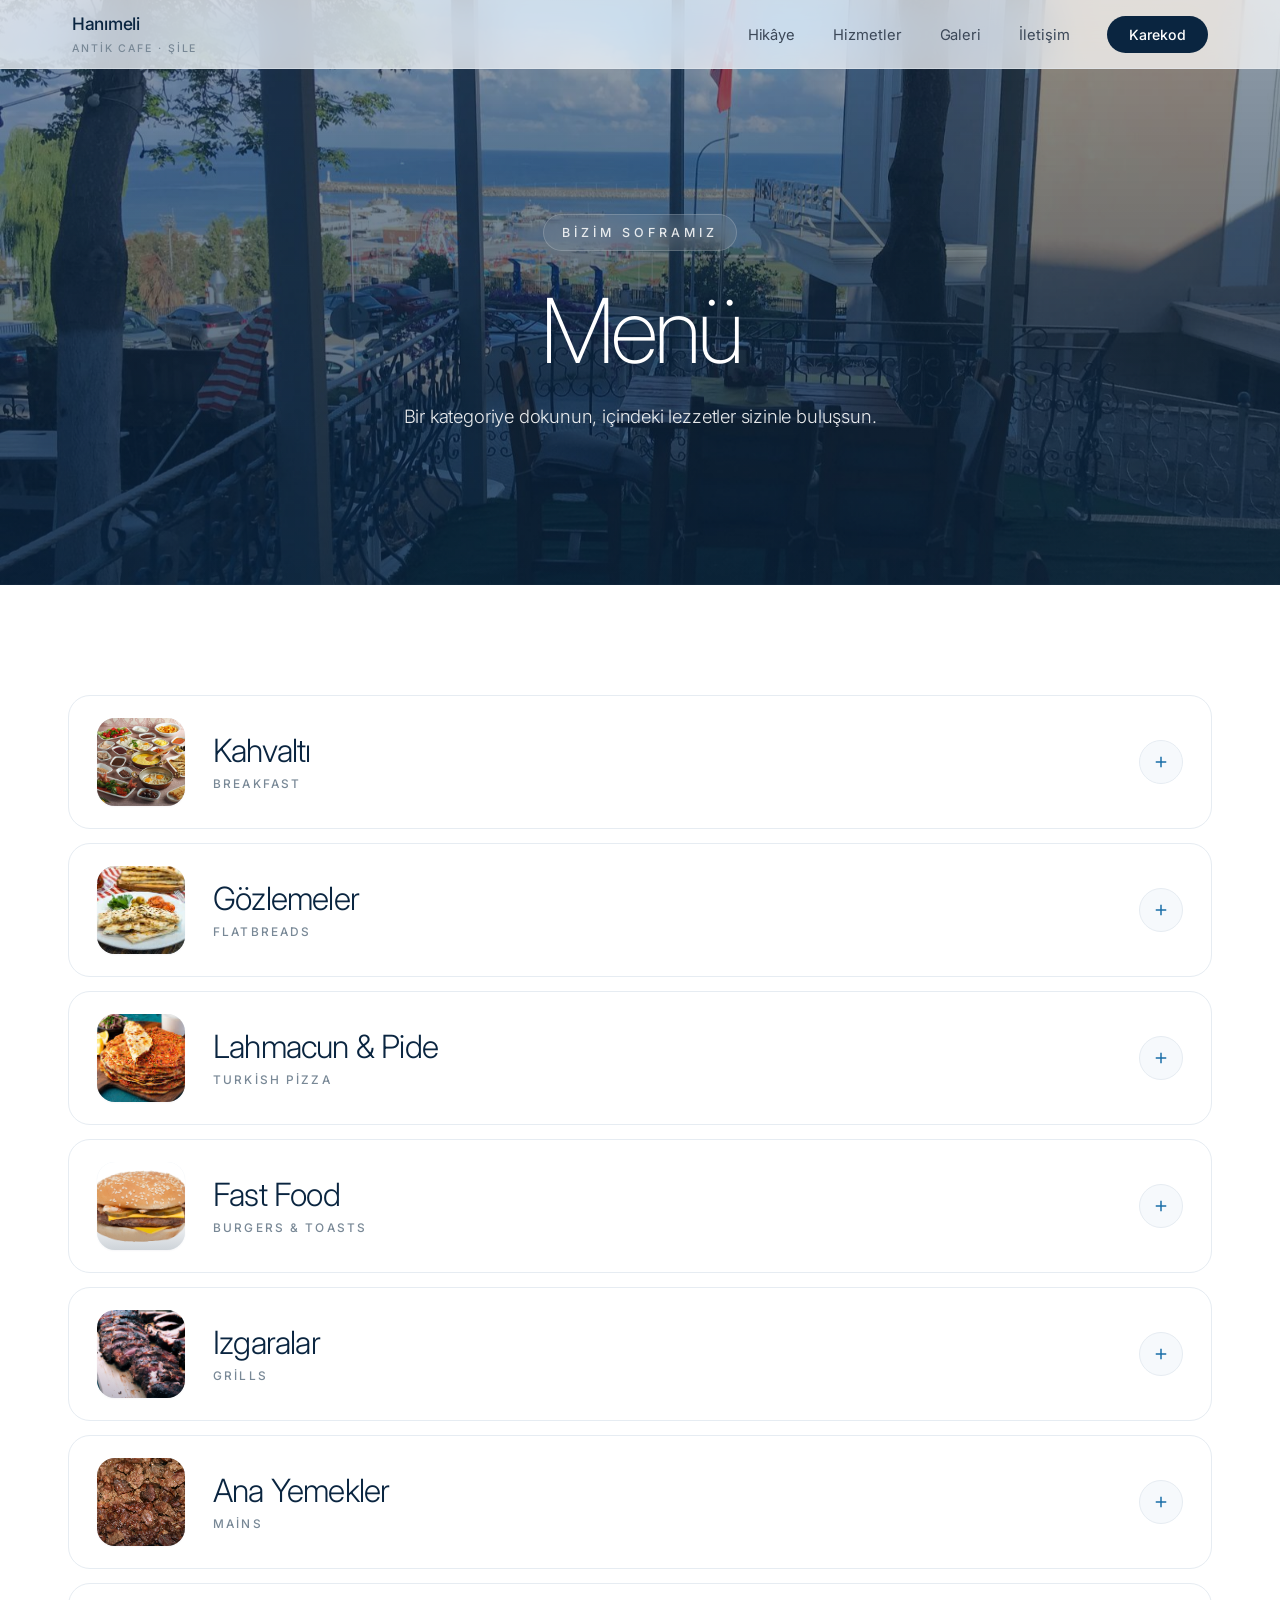
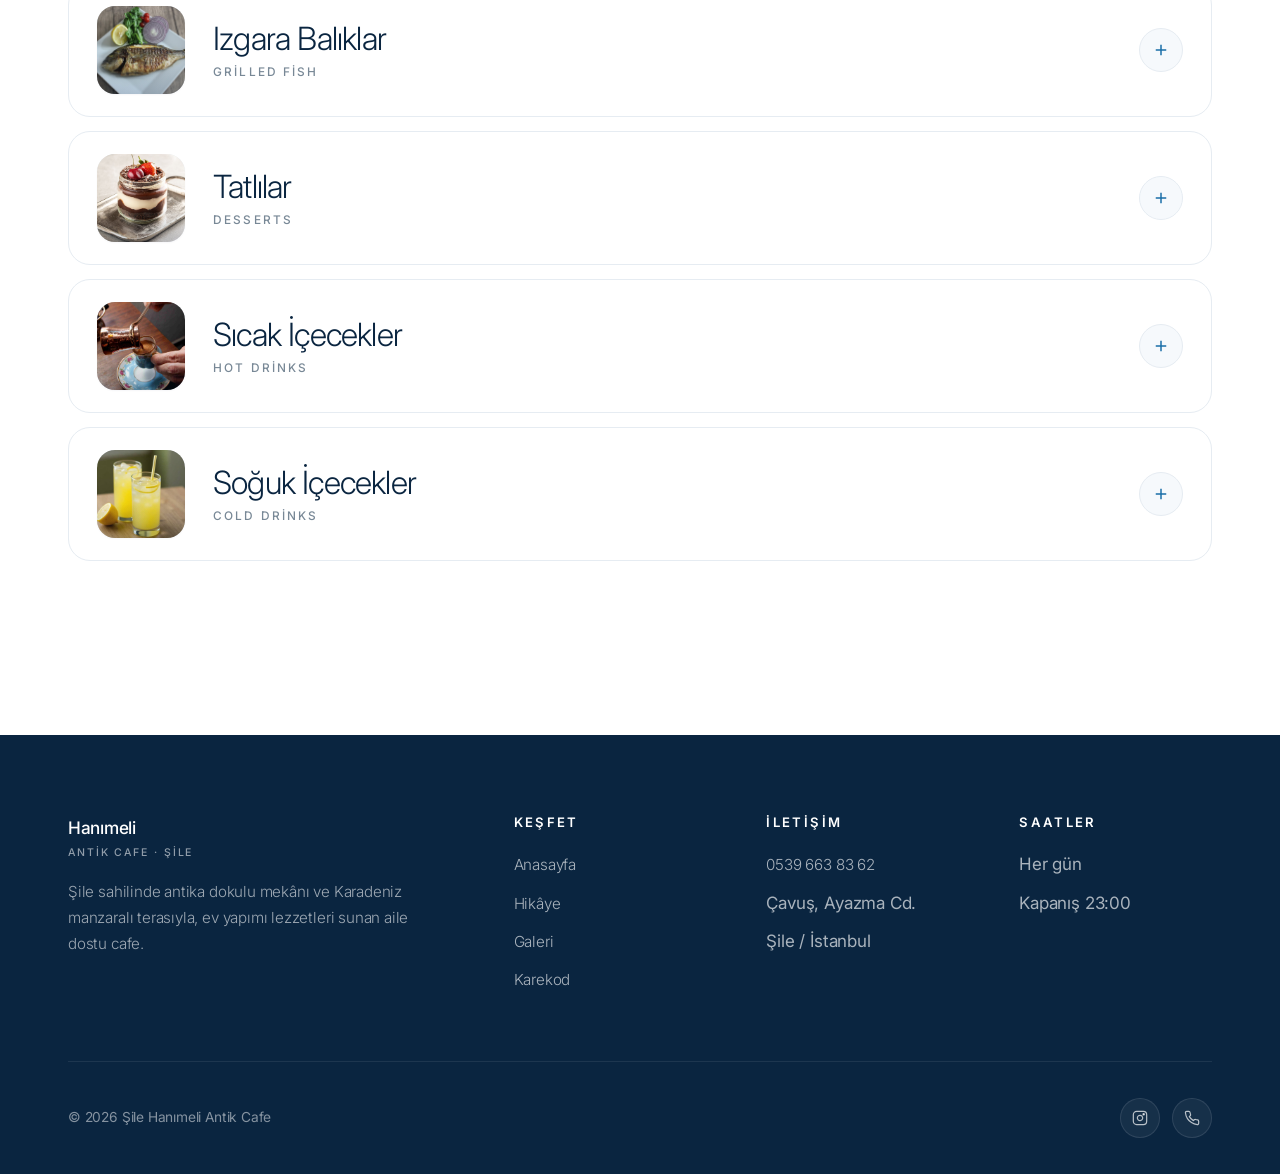
==== commit 4930c234: "menü: varyant görselleri, daha büyük kartlar, scroll fix, canlı müzik kaldır" ====
--- a/menu.html
+++ b/menu.html
@@ -123,7 +123,7 @@
         <div class="cat-body"><div class="cat-body-inner">
           <div class="menu-items">
             <div class="menu-item">
-              <div class="menu-item-img"><img src="assets/img/menu/gozleme.jpg" alt="Peynirli Gözleme" loading="lazy"></div>
+              <div class="menu-item-img"><img src="assets/img/menu/peynirli-gozleme.jpg" alt="Peynirli Gözleme" loading="lazy"></div>
               <div class="menu-item-text">
                 <h4>Peynirli Gözleme<span class="en">Cheese Flatbread</span></h4>
                 <div class="desc">Beyaz peynir ya da kaşar.</div>
@@ -131,27 +131,27 @@
               <div class="price">300 ₺</div>
             </div>
             <div class="menu-item">
-              <div class="menu-item-img"><img src="assets/img/menu/gozleme.jpg" alt="Kıymalı Gözleme" loading="lazy"></div>
+              <div class="menu-item-img"><img src="assets/img/menu/kiymali-gozleme.jpg" alt="Kıymalı Gözleme" loading="lazy"></div>
               <div class="menu-item-text"><h4>Kıymalı Gözleme<span class="en">Minced Meat</span></h4></div>
               <div class="price">320 ₺</div>
             </div>
             <div class="menu-item">
-              <div class="menu-item-img"><img src="assets/img/menu/gozleme.jpg" alt="Ispanaklı Gözleme" loading="lazy"></div>
+              <div class="menu-item-img"><img src="assets/img/menu/ispanakli-gozleme.jpg" alt="Ispanaklı Gözleme" loading="lazy"></div>
               <div class="menu-item-text"><h4>Ispanaklı Gözleme<span class="en">Spinach</span></h4></div>
               <div class="price">300 ₺</div>
             </div>
             <div class="menu-item">
-              <div class="menu-item-img"><img src="assets/img/menu/gozleme.jpg" alt="Patatesli Gözleme" loading="lazy"></div>
+              <div class="menu-item-img"><img src="assets/img/menu/patatesli-gozleme.jpg" alt="Patatesli Gözleme" loading="lazy"></div>
               <div class="menu-item-text"><h4>Patatesli Gözleme<span class="en">Potato</span></h4></div>
               <div class="price">300 ₺</div>
             </div>
             <div class="menu-item">
-              <div class="menu-item-img"><img src="assets/img/menu/gozleme.jpg" alt="Çikolatalı Gözleme" loading="lazy"></div>
+              <div class="menu-item-img"><img src="assets/img/menu/cikolatali-gozleme.jpg" alt="Çikolatalı Gözleme" loading="lazy"></div>
               <div class="menu-item-text"><h4>Çikolatalı Gözleme<span class="en">Chocolate</span></h4></div>
               <div class="price">300 ₺</div>
             </div>
             <div class="menu-item">
-              <div class="menu-item-img"><img src="assets/img/menu/gozleme.jpg" alt="Karışık Gözleme" loading="lazy"></div>
+              <div class="menu-item-img"><img src="assets/img/menu/karisik-gozleme.jpg" alt="Karışık Gözleme" loading="lazy"></div>
               <div class="menu-item-text">
                 <h4>Karışık Gözleme<span class="en">Mixed</span></h4>
                 <div class="desc">İstediğiniz 2 çeşit.</div>
@@ -177,27 +177,27 @@
               <div class="price">150 ₺</div>
             </div>
             <div class="menu-item">
-              <div class="menu-item-img"><img src="assets/img/menu/lahmacun.jpg" alt="Kaşarlı Lahmacun" loading="lazy"></div>
+              <div class="menu-item-img"><img src="assets/img/menu/kasarli-lahmacun.jpg" alt="Kaşarlı Lahmacun" loading="lazy"></div>
               <div class="menu-item-text"><h4>Kaşarlı Lahmacun</h4></div>
               <div class="price">180 ₺</div>
             </div>
             <div class="menu-item">
-              <div class="menu-item-img"><img src="assets/img/menu/pide.jpg" alt="Kaşarlı Pide" loading="lazy"></div>
+              <div class="menu-item-img"><img src="assets/img/menu/kasarli-pide.jpg" alt="Kaşarlı Pide" loading="lazy"></div>
               <div class="menu-item-text"><h4>Kaşarlı Pide</h4></div>
               <div class="price">250 ₺</div>
             </div>
             <div class="menu-item">
-              <div class="menu-item-img"><img src="assets/img/menu/pide.jpg" alt="Kıymalı Pide" loading="lazy"></div>
+              <div class="menu-item-img"><img src="assets/img/menu/kiymali-pide.jpg" alt="Kıymalı Pide" loading="lazy"></div>
               <div class="menu-item-text"><h4>Kıymalı Pide</h4></div>
               <div class="price">300 ₺</div>
             </div>
             <div class="menu-item">
-              <div class="menu-item-img"><img src="assets/img/menu/pide.jpg" alt="Kavurmalı Pide" loading="lazy"></div>
+              <div class="menu-item-img"><img src="assets/img/menu/kavurmali-pide.jpg" alt="Kavurmalı Pide" loading="lazy"></div>
               <div class="menu-item-text"><h4>Kavurmalı Pide</h4></div>
               <div class="price">350 ₺</div>
             </div>
             <div class="menu-item">
-              <div class="menu-item-img"><img src="assets/img/menu/pide.jpg" alt="Kuşkaş Pide" loading="lazy"></div>
+              <div class="menu-item-img"><img src="assets/img/menu/kuskas-pide.jpg" alt="Kuşkaş Pide" loading="lazy"></div>
               <div class="menu-item-text"><h4>Kuşkaş Pide</h4></div>
               <div class="price">380 ₺</div>
             </div>
@@ -559,17 +559,31 @@
       const trigger = cat.querySelector('.cat-trigger');
       trigger.addEventListener('click', () => {
         const willOpen = !cat.classList.contains('open');
+        // Trigger'ın ekrandaki yerini açma/kapama yapmadan ÖNCE al
+        const triggerTopBefore = trigger.getBoundingClientRect().top;
+
         document.querySelectorAll('[data-cat].open').forEach(c => {
           c.classList.remove('open');
           c.querySelector('.cat-trigger').setAttribute('aria-expanded', 'false');
         });
+
         if (willOpen) {
           cat.classList.add('open');
           trigger.setAttribute('aria-expanded', 'true');
-          setTimeout(() => {
-            const top = cat.getBoundingClientRect().top + window.scrollY - 80;
-            window.scrollTo({ top, behavior: 'smooth' });
-          }, 60);
+          // Yalnızca trigger görünür alanda DEĞİLSE scroll et
+          // (üstten 80px navbar'ın altına denk gelecek şekilde)
+          requestAnimationFrame(() => {
+            const rect = trigger.getBoundingClientRect();
+            const navOffset = 80;
+            // Trigger üstte gizliyse ya da viewport'tan tamamen aşağıdaysa scroll et
+            if (rect.top < navOffset || rect.top > window.innerHeight - 120) {
+              window.scrollTo({
+                top: rect.top + window.scrollY - navOffset,
+                behavior: 'smooth'
+              });
+            }
+            // Aksi halde hiç dokunma — kullanıcı tıkladığı yerde kalır
+          });
         }
       });
     });
--- a/assets/css/style.css
+++ b/assets/css/style.css
@@ -132,7 +132,8 @@
   display: flex;
   justify-content: space-between;
   align-items: center;
-  padding: 14px 32px;
+  padding: 0 32px;
+  min-height: 68px;
   max-width: var(--container);
   margin: 0 auto;
 }
@@ -218,16 +219,23 @@
     top: 64px; left: 0; right: 0;
     background: rgba(255, 255, 255, 0.96);
     backdrop-filter: blur(24px);
+    -webkit-backdrop-filter: blur(24px);
     flex-direction: column;
     align-items: stretch;
     gap: 0;
     padding: 22px 28px;
     border-bottom: 1px solid var(--line);
-    transform: translateY(-110%);
-    transition: transform .4s var(--ease-soft);
+    transform: translateY(calc(-100% - 80px));
+    transition: transform .4s var(--ease-soft), visibility .4s;
     box-shadow: 0 20px 50px rgba(10, 37, 64, 0.06);
+    visibility: hidden;
+    max-height: calc(100vh - 64px);
+    overflow-y: auto;
   }
-  .nav-links.open { transform: translateY(0); }
+  .nav-links.open {
+    transform: translateY(0);
+    visibility: visible;
+  }
   .nav-links li { width: 100%; border-bottom: 1px solid var(--line-soft); }
   .nav-links li:last-child { border-bottom: none; padding-top: 8px; }
   .nav-links a { display: block; padding: 16px 4px; font-size: 1.05rem; color: var(--ink); }
@@ -966,17 +974,17 @@
 /* MENU ITEMS — premium card grid */
 .menu-items {
   display: grid;
-  grid-template-columns: repeat(auto-fill, minmax(380px, 1fr));
-  gap: 16px;
-  margin-top: 28px;
+  grid-template-columns: repeat(auto-fill, minmax(440px, 1fr));
+  gap: 20px;
+  margin-top: 32px;
 }
 .menu-item {
   display: grid;
-  grid-template-columns: 120px 1fr auto;
-  gap: 22px;
+  grid-template-columns: 150px 1fr auto;
+  gap: 26px;
   align-items: center;
-  padding: 16px;
-  border-radius: 18px;
+  padding: 20px;
+  border-radius: 20px;
   background: var(--bg-soft);
   border: 1px solid transparent;
   transition: all .35s var(--ease-soft);
@@ -988,8 +996,8 @@
   box-shadow: var(--shadow-sm);
 }
 .menu-item-img {
-  width: 120px; height: 120px;
-  border-radius: 14px;
+  width: 150px; height: 150px;
+  border-radius: 16px;
   overflow: hidden;
   background: var(--bg-blue);
   flex-shrink: 0;
@@ -1004,35 +1012,35 @@
 
 .menu-item-text { min-width: 0; }
 .menu-item h4 {
-  font-size: 1.08rem;
+  font-size: 1.18rem;
   font-weight: 500;
   color: var(--ink);
-  margin-bottom: 6px;
-  letter-spacing: -0.015em;
+  margin-bottom: 8px;
+  letter-spacing: -0.018em;
   line-height: 1.3;
 }
 .menu-item h4 .en {
   display: block;
   font-weight: 400;
-  font-size: 0.78rem;
+  font-size: 0.82rem;
   color: var(--muted);
-  margin-top: 3px;
+  margin-top: 4px;
   letter-spacing: 0.04em;
 }
 .menu-item .desc {
-  font-size: 0.88rem;
+  font-size: 0.94rem;
   color: var(--muted);
   font-weight: 300;
-  line-height: 1.5;
+  line-height: 1.55;
 }
 .menu-item .price {
-  font-size: 1.15rem;
+  font-size: 1.28rem;
   font-weight: 500;
   color: var(--blue-deep);
   letter-spacing: -0.015em;
   white-space: nowrap;
   align-self: center;
-  padding-right: 6px;
+  padding-right: 8px;
   position: relative;
 }
 
@@ -1048,16 +1056,17 @@
   .cat-icon { width: 36px; height: 36px; }
   .cat-icon svg { width: 14px; height: 14px; }
   .cat-body-inner { padding: 0 18px 28px; }
-  .menu-items { grid-template-columns: 1fr; }
+  .menu-items { grid-template-columns: 1fr; gap: 14px; }
   .menu-item {
-    grid-template-columns: 90px 1fr auto;
-    gap: 14px;
-    padding: 12px;
+    grid-template-columns: 110px 1fr auto;
+    gap: 16px;
+    padding: 14px;
   }
-  .menu-item-img { width: 90px; height: 90px; border-radius: 12px; }
-  .menu-item h4 { font-size: 0.98rem; }
-  .menu-item .desc { font-size: 0.82rem; }
-  .menu-item .price { font-size: 1.05rem; }
+  .menu-item-img { width: 110px; height: 110px; border-radius: 14px; }
+  .menu-item h4 { font-size: 1.05rem; margin-bottom: 6px; }
+  .menu-item h4 .en { font-size: 0.76rem; }
+  .menu-item .desc { font-size: 0.86rem; }
+  .menu-item .price { font-size: 1.12rem; }
 }
 
 /* ============================================
